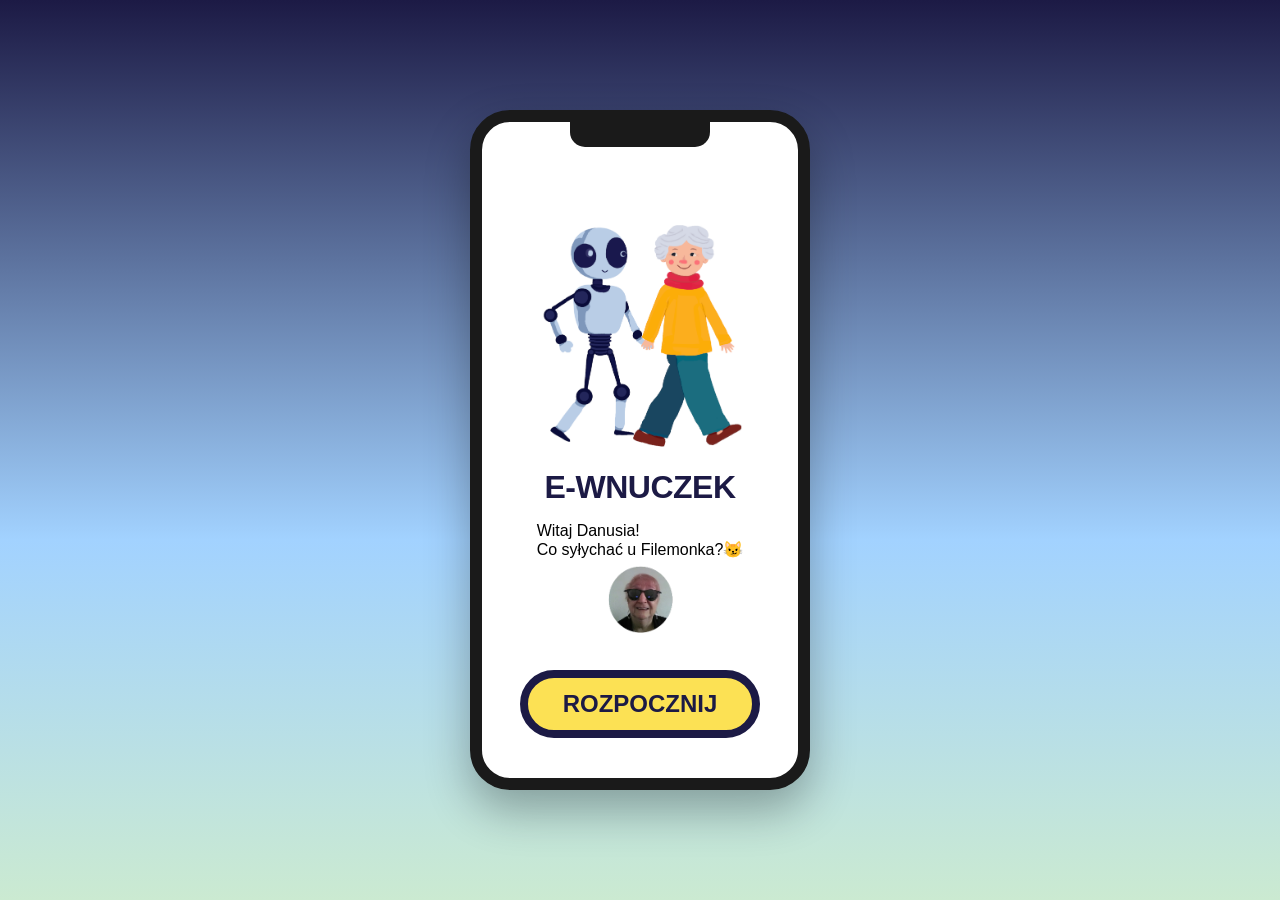
==== index.html @ 228036e7 "Rename cool.html to index.html" ====
<!DOCTYPE html>
<html lang="pl">
<head>
    <meta charset="UTF-8">
    <meta name="viewport" content="width=device-width, initial-scale=1.0">
    <title>E-Wnuczek - Start</title>
    <link rel="stylesheet" href="style.css">
</head>
<body>

    <div class="phone-container">
        <div class="content-section">
            <img src="logo.png" alt="logo" class="illustration">
            <h1 class="app-title">E-wnuczek</h1>
            <p>Witaj Danusia!<br>
                Co syłychać u Filemonka?😼</p> 
            <img src="danusia.png" alt="danka" class="illustration-small">
            </p>
        </div>

        <a href="menu.html" class="start-button">Rozpocznij</a>
    </div>

</body>
</html>
---- style.css ----
body {
    margin: 0;
    padding: 0;
    display: flex;
    justify-content: center;
    align-items: center;
    min-height: 100vh;
    background: linear-gradient(to bottom, #1c1a45 0%, #a2d2ff 60%, #cbead1 100%);
    font-family: 'Segoe UI', Tahoma, Geneva, Verdana, sans-serif;
}

.phone-container {
    width: 340px;
    min-height: 680px; 
    height: auto;      
    background-color: #ffffff;
    border-radius: 40px;
    border: 12px solid #1a1a1a;
    box-shadow: 0 20px 45px rgba(0,0,0,0.3); 
    display: flex;
    flex-direction: column;
    align-items: center;
    justify-content: space-between;
    padding: 60px 20px 40px 20px; 
    box-sizing: border-box;
    position: relative;
}

.phone-container::before {
    content: '';
    position: absolute;
    top: 0;
    width: 140px;
    height: 25px;
    background-color: #1a1a1a;
    border-bottom-left-radius: 15px;
    border-bottom-right-radius: 15px;
}

.content-section {
    display: flex;
    flex-direction: column;
    align-items: center;
    width: 100%;
    margin-top: 20px;
}

.illustration {
    width: 100%;
    max-width: 260px;
    height: auto;
    margin-bottom: 5px;
}

.app-title {
    color: #1c1a45; 
    font-size: 32px;
    font-weight: 800;
    margin: 0;
    text-align: center;
    letter-spacing: -0.5px;
    text-transform: uppercase;
}

.start-button {
    background-color: #fce154; 
    color: #1c1a45;
    font-size: 24px;
    font-weight: 900;
    text-transform: uppercase;
    padding: 12px 35px;
    border: 8px solid #1c1a45; 
    border-radius: 50px; 
    cursor: pointer;
    transition: all 0.2s ease-in-out;
    text-decoration: none; 
    display: inline-block; 
    text-align: center;
}

.start-button:hover {
    transform: scale(1.05);
    background-color: #f5d436;
}

.illustration-small {
    width: 65px;
    height: auto;
    margin-top: -10px; 
}


.menu-buttons {
    display: flex;
    flex-direction: column;
    gap: 15px; 
    width: 100%;
    margin-bottom: 10px;
}

.menu-button {
    background-color: #fce154;
    color: #1c1a45;
    font-size: 24px; 
    font-weight: 900;
    text-transform: uppercase;
    text-decoration: none;
    text-align: center;
    padding: 12px 10px; 
    border: 8px solid #1c1a45;
    border-radius: 50px;
    display: block;
    transition: all 0.2s ease-in-out;
    text-shadow: 2px 2px 0px rgba(0, 0, 0, 0.3);
}

.menu-button:hover {
    transform: scale(1.03);
    background-color: #f5d436;
}
.guide-header {
    text-align: center;
    margin-bottom: 10px;
}

.guide-title {
    font-size: 36px;
    font-weight: 900;
    color: #ffffff;
    -webkit-text-stroke: 2px #1c1a45;
    text-shadow: 3px 3px 0px #1c1a45;
    margin: 5px 0 0 0;
    letter-spacing: 1px;
}

.guide-subtitle {
    font-size: 20px;
    font-weight: 900;
    color: #1c1a45;
    margin: 0;
}

.guide-text-box {
    background-color: #fce154;
    border: 8px solid #1c1a45;
    border-radius: 25px;
    width: 100%;
    flex-grow: 1; 
    padding: 15px;
    box-sizing: border-box;
    overflow: hidden; 
    color: #1c1a45;
    font-weight: 800;
    font-size: 22px;
    line-height: 1.1;
    word-wrap: break-word;
    margin-bottom: 20px;
    cursor: none; 
}

.btn-zrozumialem {
    width: 100%;
    font-size: 22px;
    padding: 15px 10px;
}


.lupa-cursor {
    position: fixed;
    width: 80px;
    height: 80px;
    background-image: url('data:image/svg+xml;utf8,<svg xmlns="http://www.w3.org/2000/svg" viewBox="0 0 24 24" fill="none" stroke="%231c1a45" stroke-width="2.5" stroke-linecap="round" stroke-linejoin="round"><circle cx="10" cy="10" r="7" fill="%23fce154" fill-opacity="0.5"></circle><line x1="21" y1="21" x2="15" y2="15"></line></svg>');
    background-size: contain;
    background-repeat: no-repeat;
    pointer-events: none; 
    transform: translate(-40%, -40%); 
    z-index: 9999;
    display: none; 
}
.profile-form {
    display: flex;
    flex-direction: column;
    width: 100%;
    flex-grow: 1;
    gap: 15px;
    margin-top: 10px;
}

.input-group {
    display: flex;
    flex-direction: column;
}

.input-group label {
    color: #1c1a45;
    font-size: 18px;
    font-weight: 900;
    margin-bottom: 5px;
}

.input-group input, 
.input-group select {
    width: 100%;
    padding: 12px 15px;
    border: 6px solid #1c1a45;
    border-radius: 20px;
    font-size: 18px;
    font-weight: 800;
    color: #1c1a45;
    box-sizing: border-box;
    background-color: #ffffff;
    font-family: inherit;
    outline: none;
}

.input-group input:focus, 
.input-group select:focus {
    border-color: #f5d436;
}

.form-submit {
    margin-top: 10px;
    font-size: 22px;
    width: 100%;
    padding: 15px 10px;
}

.back-link {
    color: #1c1a45;
    font-size: 16px;
    font-weight: 900;
    text-decoration: underline;
    text-transform: uppercase;
    margin-top: 10px;
}

.photo-container-hidden {
    display: none; 
    width: 100%;
    justify-content: center;
    margin-bottom: 20px;
}

.photo-container-visible {
    display: flex;
    width: 100%;
    justify-content: center;
    margin-bottom: 20px;
}

.profile-photo {
    width: 150px;
    height: 150px;
    border-radius: 50%;
    border: 8px solid #1c1a45;
    object-fit: cover;
    box-shadow: 0 10px 20px rgba(0,0,0,0.2);
}
.clear-button {
    background-color: #e0e5ec; 
    color: #1c1a45;
    font-size: 18px;
    font-weight: 800;
    width: 100%;
    padding: 12px 10px;
    margin-top: 5px;
    border: 4px solid #1c1a45;
    border-radius: 20px;
    cursor: pointer;
    transition: background-color 0.2s ease-in-out;
    font-family: inherit;
}

.clear-button:hover {
    background-color: #cdd4df;
}
.phone-container::before {
    content: '';
    position: absolute;
    top: 0;
    width: 140px;
    height: 25px;
    background-color: #1a1a1a;
    border-bottom-left-radius: 15px;
    border-bottom-right-radius: 15px;
    z-index: 10; 
}

.phone-map-mode {
    padding: 60px 0 40px 0; 
    justify-content: space-between;
    align-items: center;
    overflow: hidden;
    background-color: #ffffff;
}

.map-title {
    color: #27a844; 
    font-size: 55px;
    font-weight: 900;
    text-transform: uppercase;
    margin: 10px 0 10px 0;
    letter-spacing: 3px;
}

.map-view-container {
    width: 100%;
    flex-grow: 1; 
    display: flex;
    justify-content: center;
    align-items: center;

    background-color: #d1f4da; 
    border-top: 4px solid #1c1a45;
    border-bottom: 4px solid #1c1a45;
}


.route-map-image {
    width: 100%;
    height: 100%;
    object-fit: contain; 
}


.map-back-button {
    background-color: #1c1a45; 
    color: #ffffff; 
    font-size: 28px;
    font-weight: 800;
    text-align: center;
    text-decoration: none;
    text-transform: capitalize;
    padding: 12px 50px;
    border: 6px solid #1c1a45; 
    border-radius: 40px; 
    margin-top: 25px;
    box-shadow: 0 6px 15px rgba(0,0,0,0.25);
    transition: all 0.2s ease-in-out;
}

.map-back-button:hover {
    background-color: #2a2765;
    transform: scale(1.05);
}
.btn-gray {
    background-color: #d1d5db !important; 
    color: #6b7280 !important; 
    border-color: #9ca3af !important; 
    cursor: not-allowed !important; 
    pointer-events: none; 
}
.btn-success {
    background-color: #27a844 !important; 
    color: #ffffff !important; 
    border-color: #1c1a45 !important;
    cursor: pointer !important; 

}

.hidden {
    display: none !important;
}
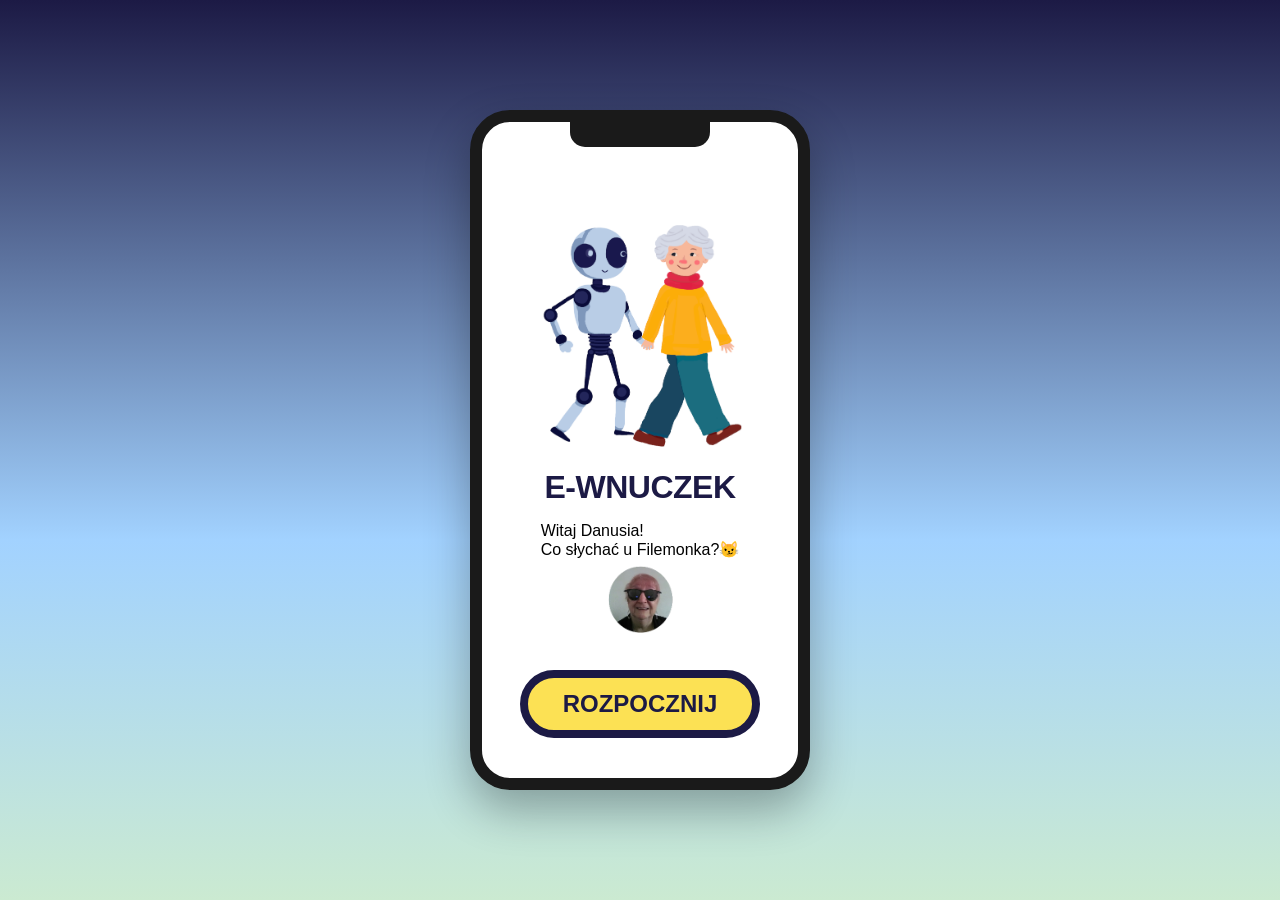
==== commit d7e9cfc7: "Update index.html" ====
--- a/index.html
+++ b/index.html
@@ -13,7 +13,7 @@
             <img src="logo.png" alt="logo" class="illustration">
             <h1 class="app-title">E-wnuczek</h1>
             <p>Witaj Danusia!<br>
-                Co syłychać u Filemonka?😼</p> 
+                Co słychać u Filemonka?😼</p> 
             <img src="danusia.png" alt="danka" class="illustration-small">
             </p>
         </div>
